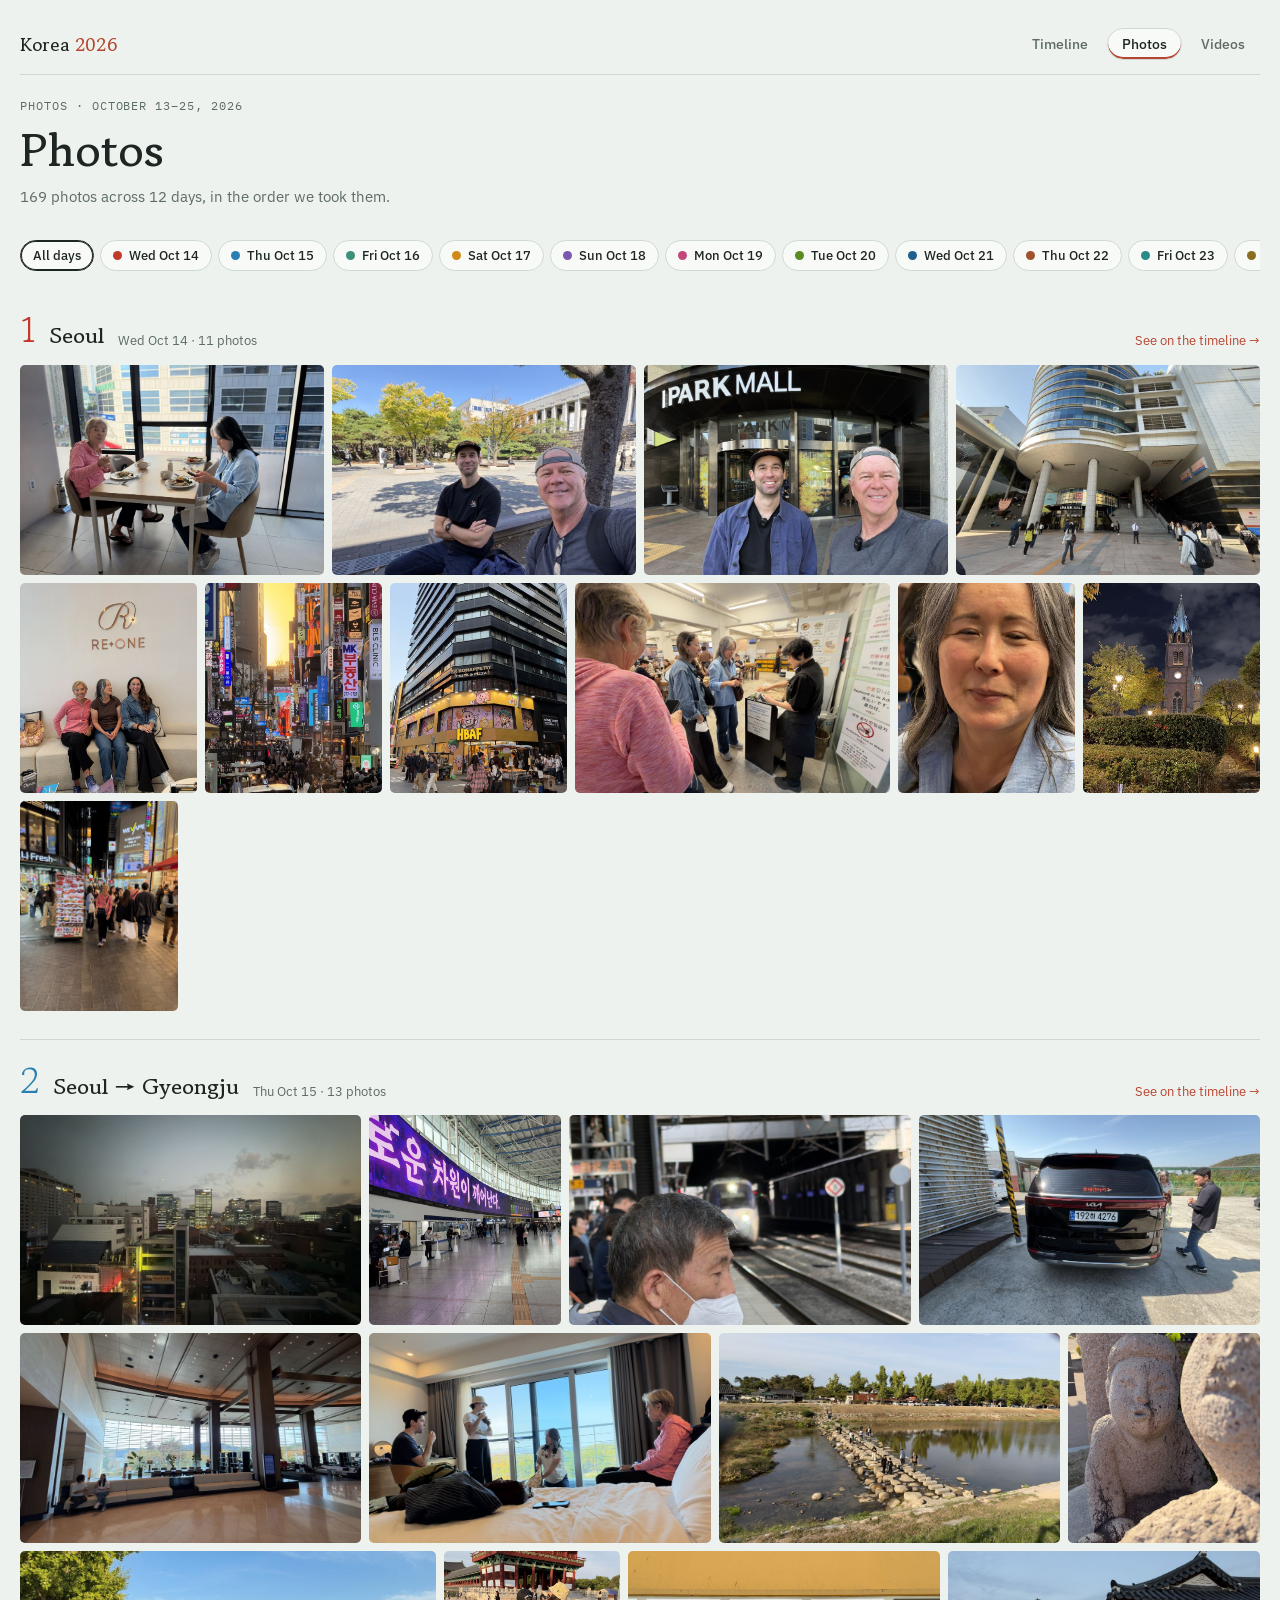
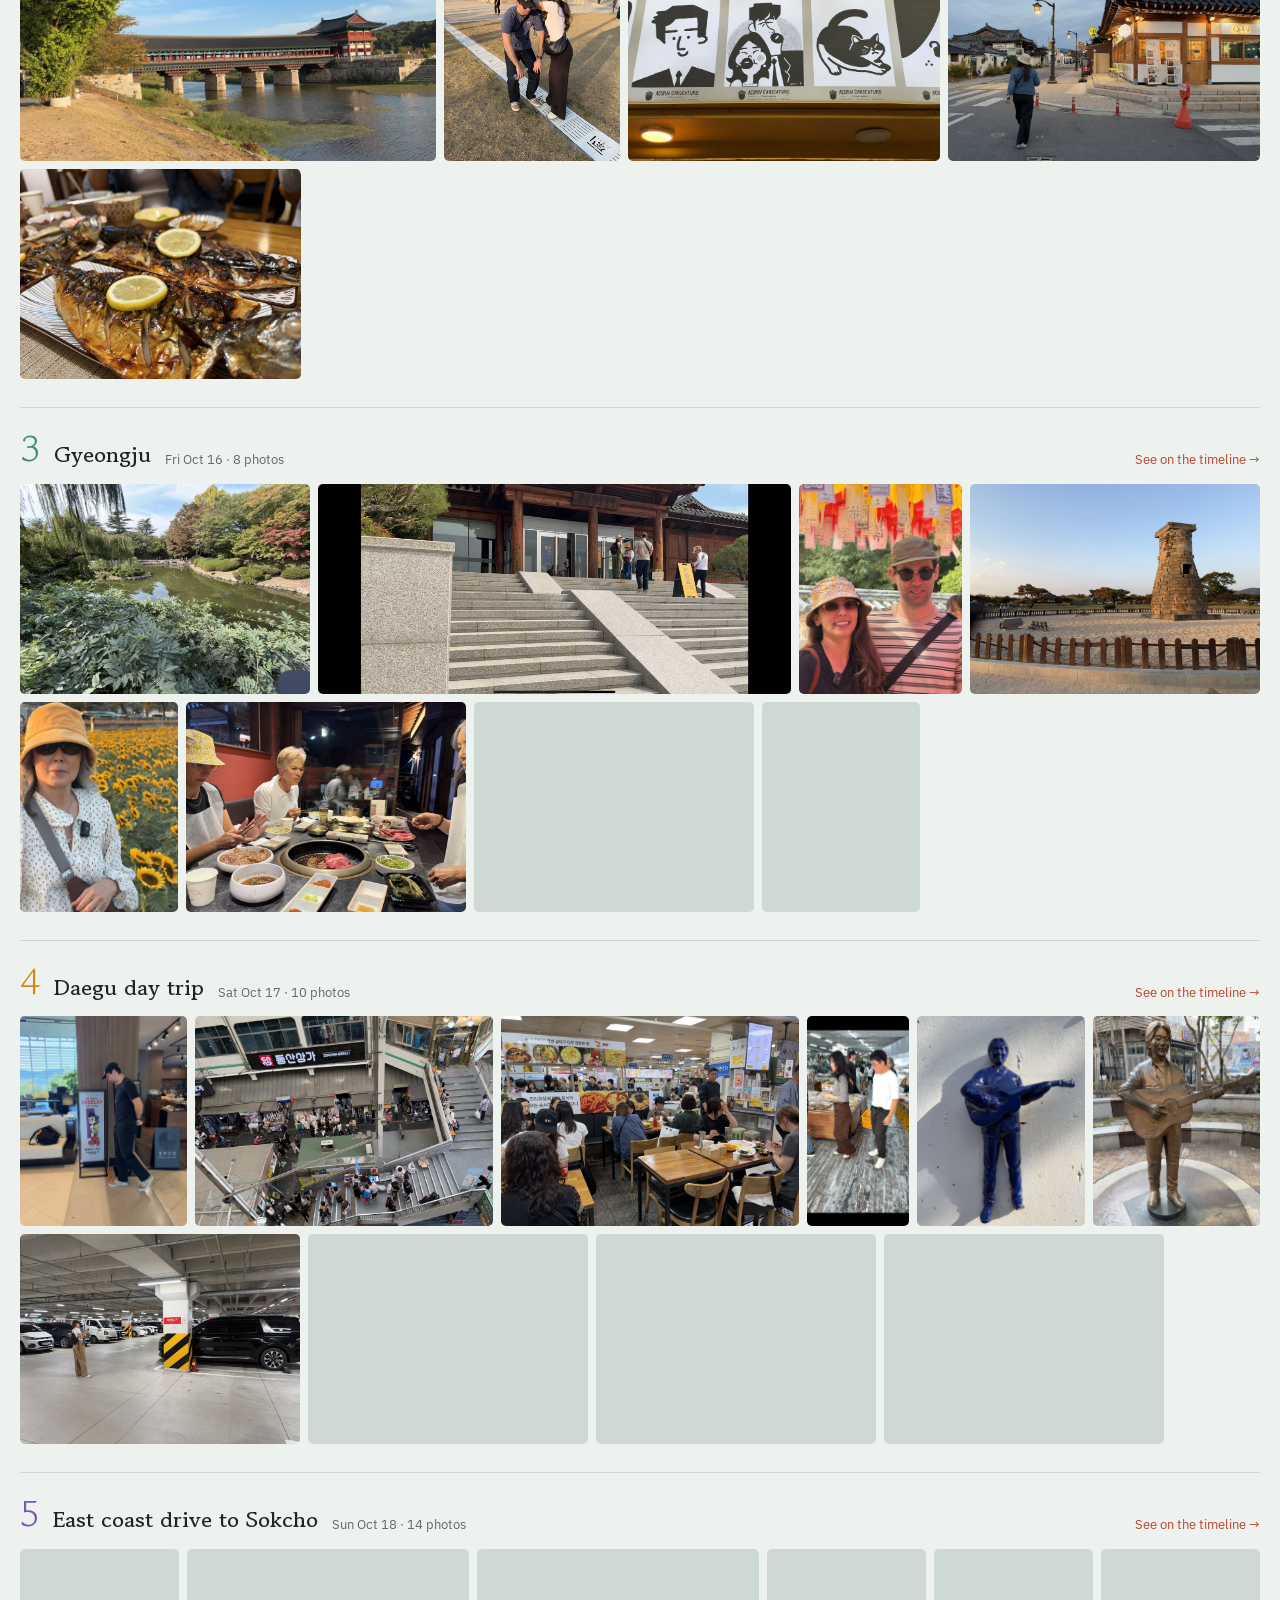
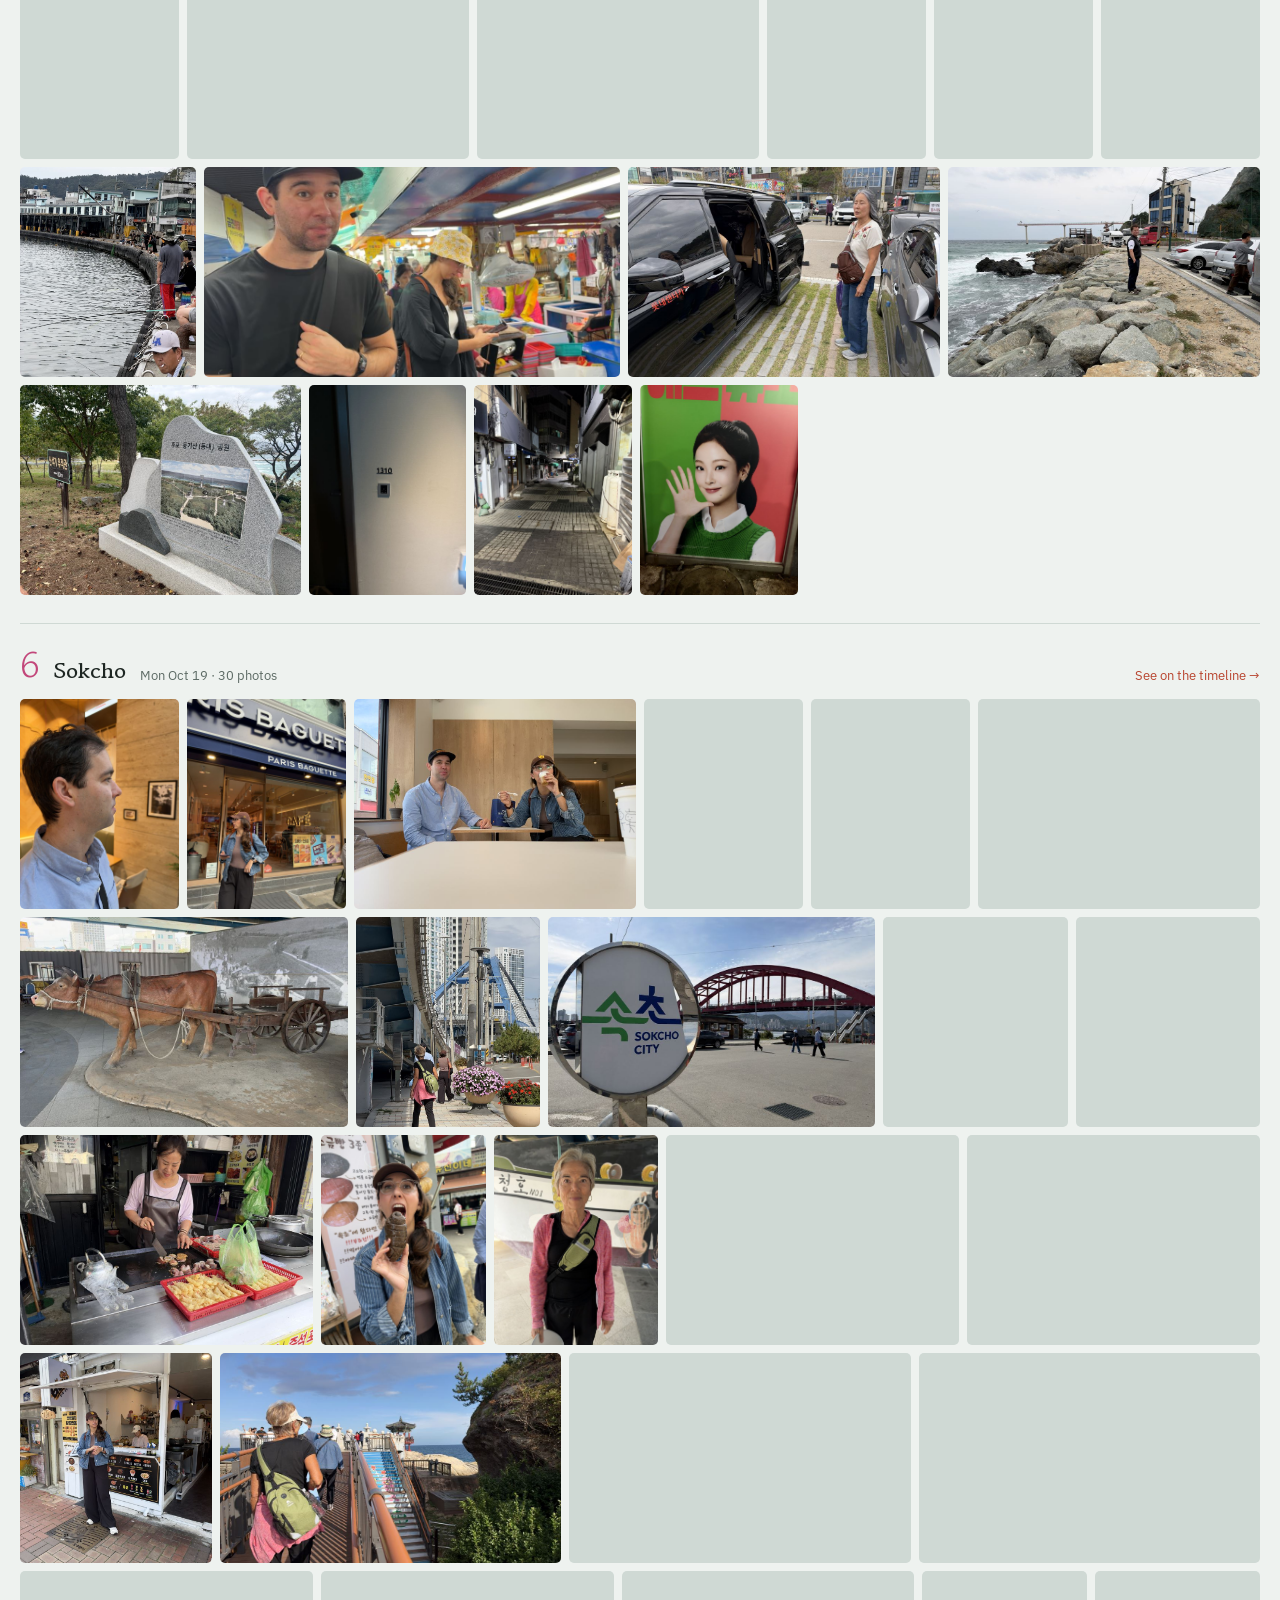
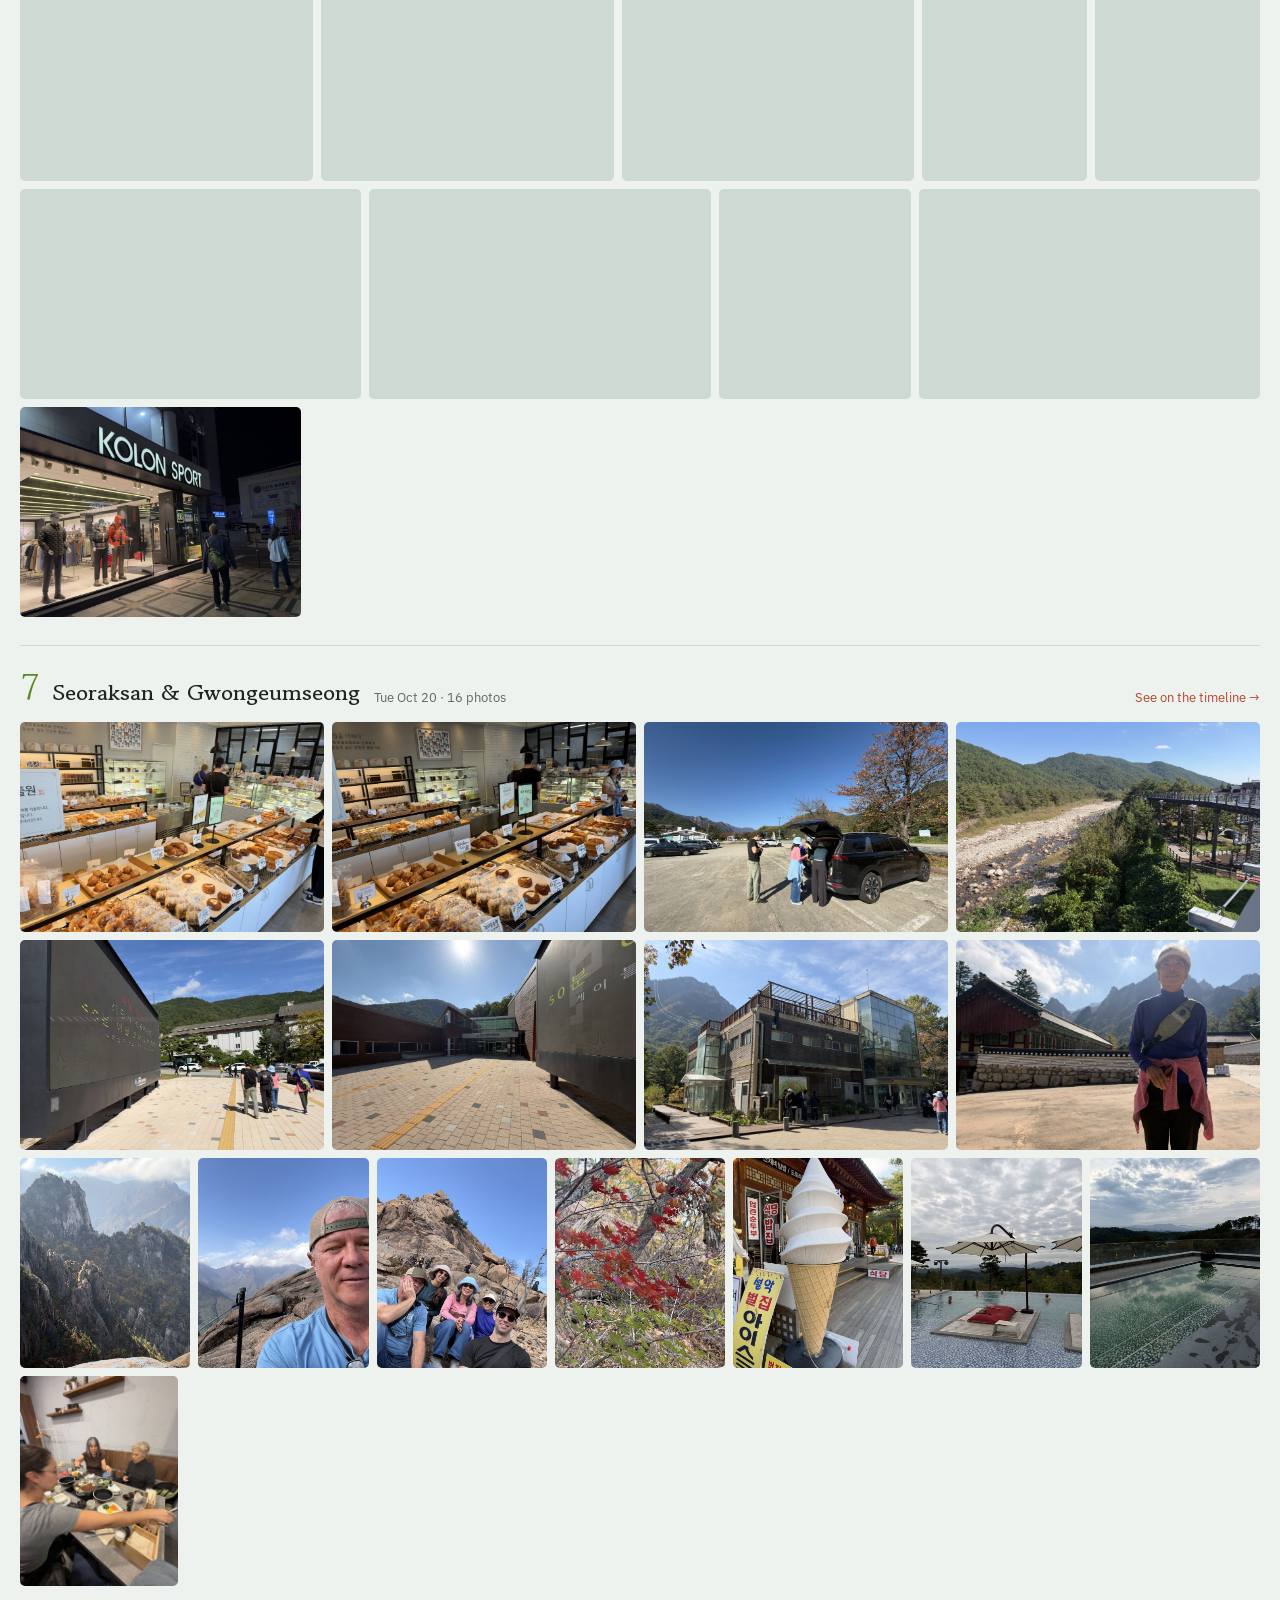
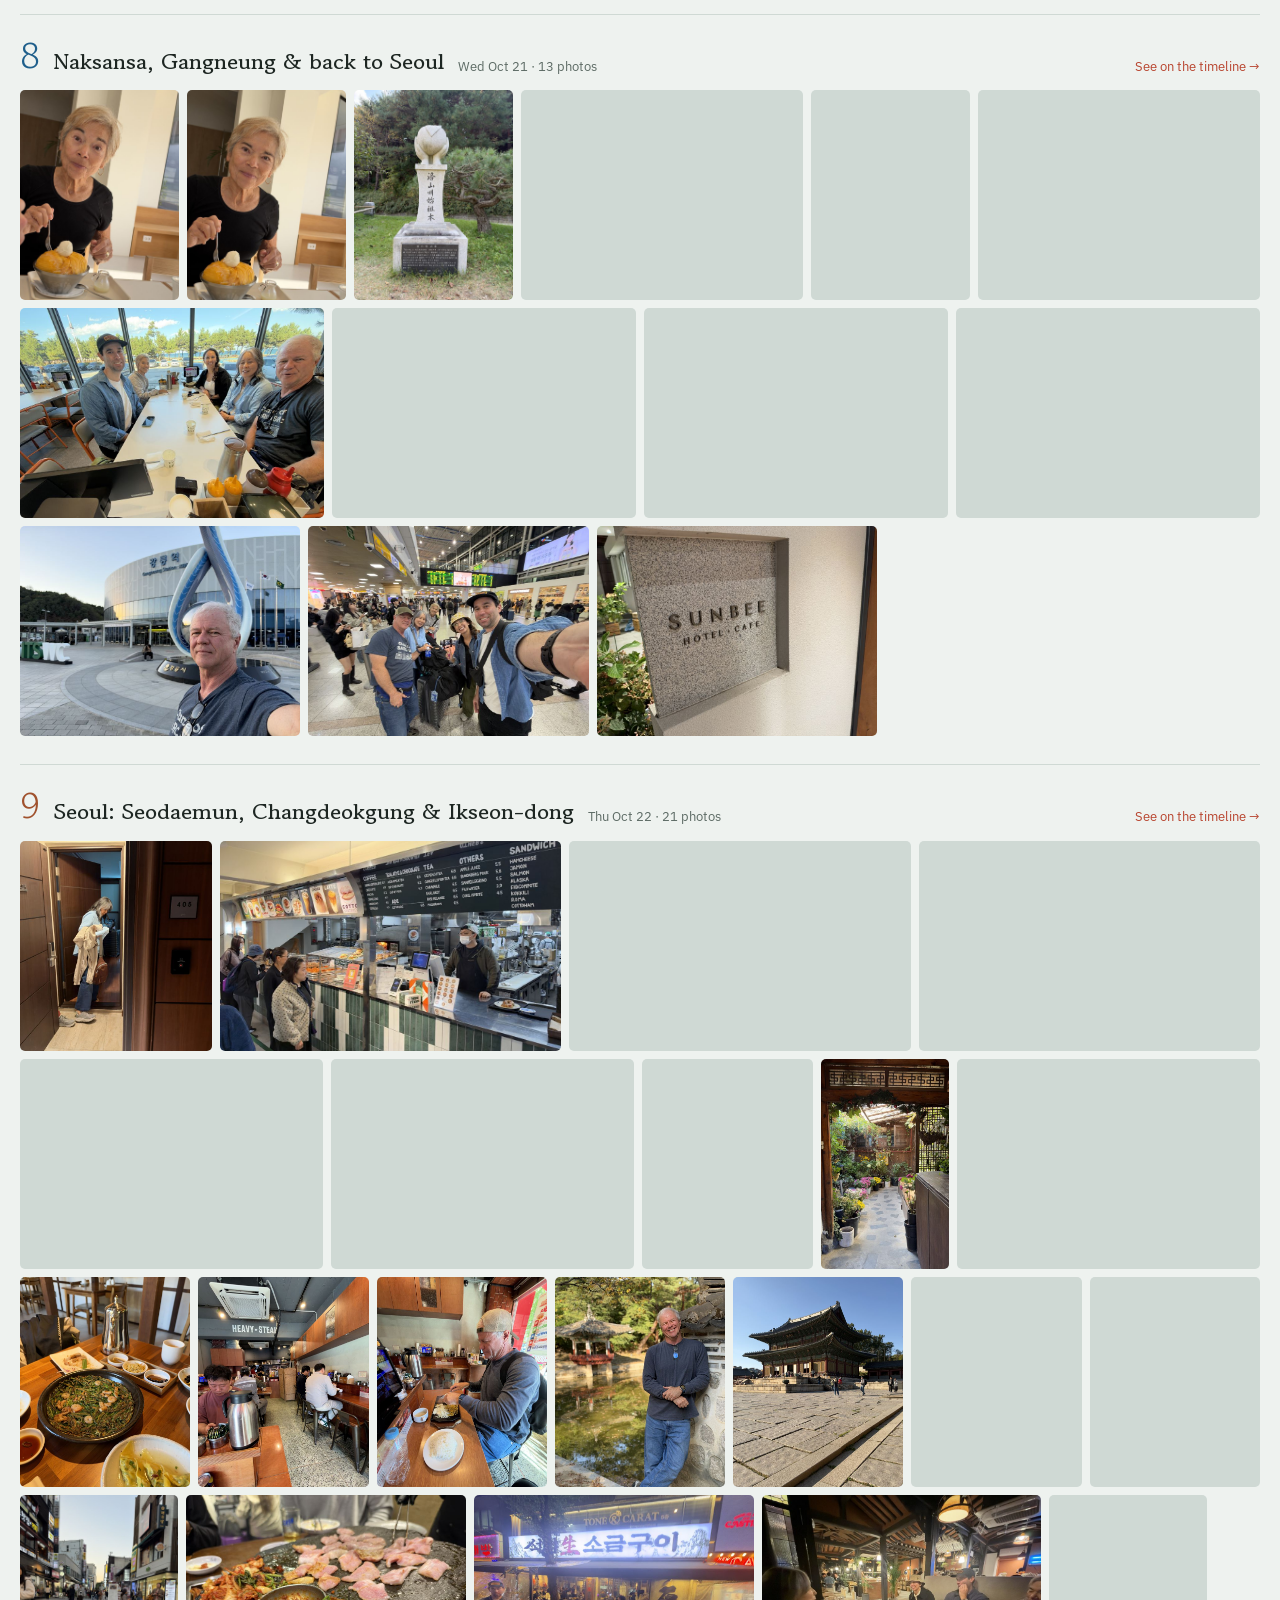
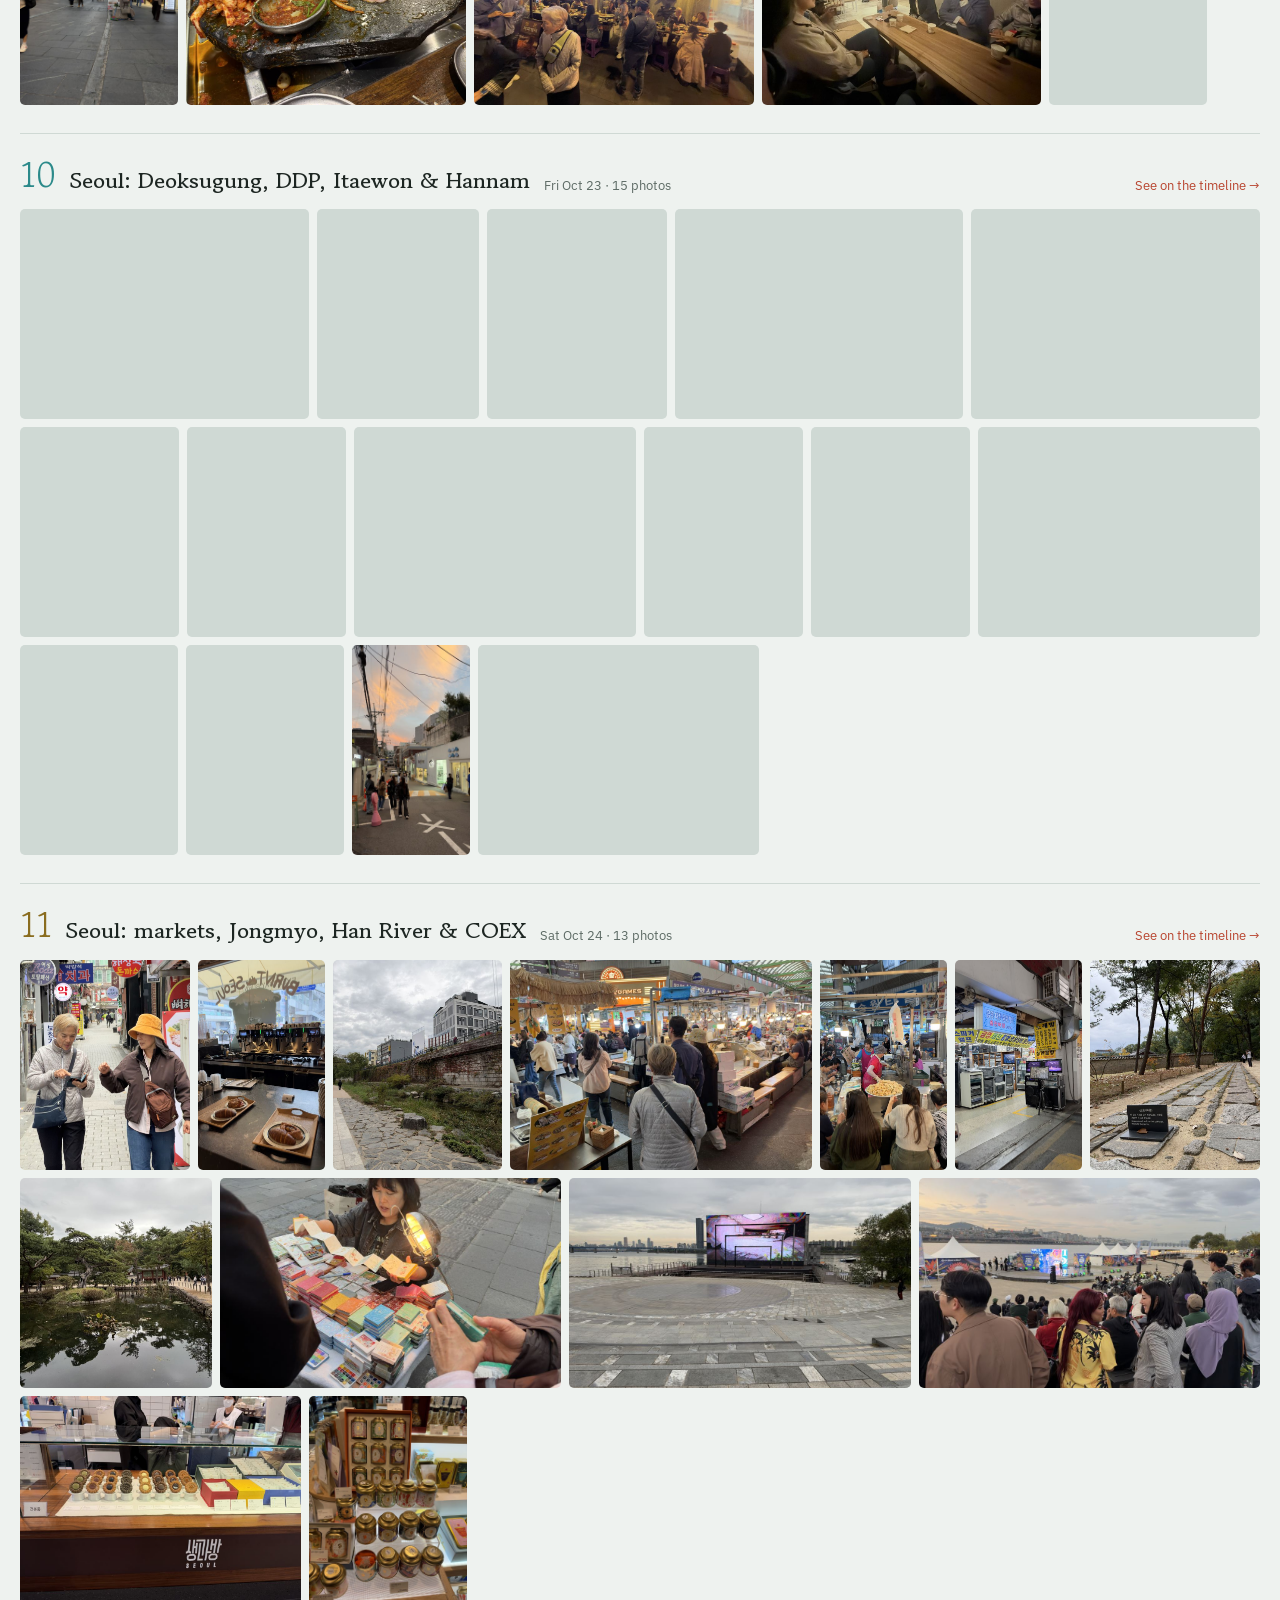
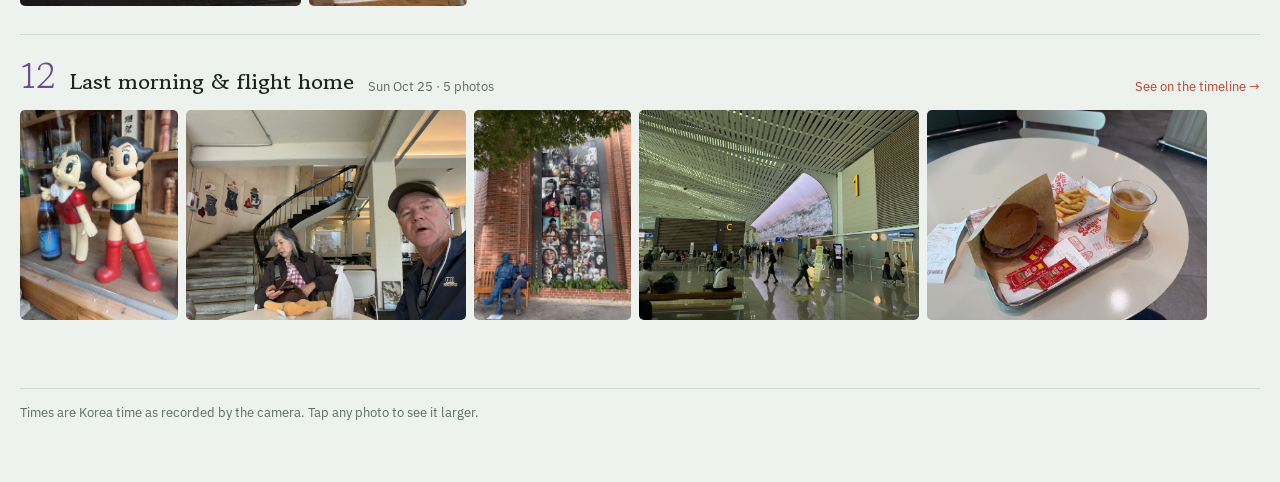
==== photos.html @ 2488ee11 "Add Photos and Videos pages with a shared site menu Co-Authored-By: Claude Opus 5.5 <noreply@anthrop" ====
<!doctype html>
<html lang="en"><head>
<meta charset="utf-8">
<meta name="viewport" content="width=device-width,initial-scale=1,viewport-fit=cover">
<title>Korea 2026 Photos</title>
<meta name="robots" content="noindex,nofollow">
<meta name="description" content="Photos from our trip through Korea, October 13–25, 2026.">
<link rel="preconnect" href="https://fonts.googleapis.com">
<link rel="stylesheet" href="https://fonts.googleapis.com/css2?family=Gowun+Batang:wght@400;700&family=IBM+Plex+Sans:wght@400;500;600&family=IBM+Plex+Mono:wght@400;500&display=swap">
<link rel="stylesheet" href="site.css">
<style>
.day{scroll-margin-top:64px;padding-block:8px 28px;border-top:1px solid var(--line)}
.day:first-child{border-top:0}
.dayhead{display:flex;align-items:baseline;gap:14px;flex-wrap:wrap;margin-block:14px 14px}
.dayhead .n{font-family:var(--display);font-size:36px;line-height:1;color:var(--c)}
.dayhead h2{font-family:var(--display);font-size:22px;margin:0;line-height:1.2}
.dayhead .meta{font-size:13px;color:var(--muted)}
.dayhead a{font-size:13px;color:var(--accent);text-decoration:none;margin-left:auto}
.dayhead a:hover{text-decoration:underline}
.gallery{--h:210px;display:flex;flex-wrap:wrap;gap:8px}
.gallery::after{content:"";flex-grow:999}
.tile{all:unset;--ar:1.333;flex:var(--ar) 1 calc(var(--ar) * var(--h));height:var(--h);max-width:100%;cursor:zoom-in;position:relative;border-radius:5px;overflow:hidden;background:var(--line)}
.tile img{display:block;width:100%;height:100%;object-fit:cover;transition:transform .25s}
.tile:hover img{transform:scale(1.03)}
.tile:focus-visible{outline:2px solid var(--accent);outline-offset:2px}
.tile .cap{position:absolute;inset:auto 0 0 0;padding:18px 9px 6px;font-size:12px;color:#fff;
  background:linear-gradient(transparent,rgba(0,0,0,.65));opacity:0;transition:opacity .2s;display:flex;justify-content:space-between;gap:8px}
.tile .cap .m{font-family:var(--mono);opacity:.85;white-space:nowrap}
.tile:hover .cap,.tile:focus-visible .cap{opacity:1}
@media (hover:none){.tile .cap{opacity:1}}
dialog{border:0;padding:0;background:transparent;max-width:min(94vw,1100px)}
dialog::backdrop{background:rgba(10,14,12,.9)}
dialog img{max-height:80vh;width:auto;max-width:100%;border-radius:4px;display:block;margin:0 auto}
dialog .lcap{color:#e9efec;font-size:14px;margin-top:10px;display:flex;justify-content:space-between;gap:12px;flex-wrap:wrap}
dialog .lcap b{font-weight:600}
dialog .lcap .m{font-family:var(--mono);color:#a9b8b1}
dialog .x{position:fixed;top:calc(12px + env(safe-area-inset-top,0px));right:calc(12px + env(safe-area-inset-right,0px));font:600 14px var(--body);color:#fff;background:rgba(255,255,255,.14);border:0;border-radius:999px;padding:8px 14px;cursor:pointer}
.nav2{position:fixed;top:50%;transform:translateY(-50%);font:600 26px var(--body);color:#fff;background:rgba(255,255,255,.14);border:0;border-radius:999px;width:44px;height:44px;cursor:pointer}
.prev{left:calc(10px + env(safe-area-inset-left,0px))}.next{right:calc(10px + env(safe-area-inset-right,0px))}
@media (max-width:600px){.gallery{--h:130px;gap:6px}}
</style>
</head>
<body>
<div class="wrap">
  <nav class="sitenav" aria-label="Site">
    <a class="brand" href="./">Korea <span>2026</span></a>
    <div class="links"><a href="./">Timeline</a><a href="photos.html" aria-current="page">Photos</a><a href="videos.html">Videos</a></div>
  </nav>
  <header class="pagehead">
    <div class="eyebrow">Photos · October 13–25, 2026</div>
    <h1>Photos</h1>
    <p id="sub"></p>
  </header>
  <nav class="chips" id="chips" aria-label="Filter by day"></nav>
  <main id="days"></main>
  <footer class="sitefoot">Times are Korea time as recorded by the camera. Tap any photo to see it larger.</footer>
</div>

<dialog id="lb" aria-label="Photo viewer">
  <button class="x" id="lbx" type="button">Close</button>
  <button class="nav2 prev" id="lbp" type="button" aria-label="Previous photo">‹</button>
  <button class="nav2 next" id="lbn" type="button" aria-label="Next photo">›</button>
  <img id="lbimg" alt="">
  <div class="lcap"><span id="lbcap"></span><span class="m" id="lbmeta"></span></div>
</dialog>

<script src="trip-data.js"></script>
<script>
const COLORS=["#c0392b","#2a7fb0","#3d8f7a","#d08a16","#7b57b0","#c2477a","#5a8a24","#1f5f8b","#a0522d","#2b8a8a","#8a6d1f","#6a4c93"];
const DOW=["Sun","Mon","Tue","Wed","Thu","Fri","Sat"];
const MON=["Jan","Feb","Mar","Apr","May","Jun","Jul","Aug","Sep","Oct","Nov","Dec"];
const esc=s=>String(s??"").replace(/[&<>"]/g,c=>({"&":"&amp;","<":"&lt;",">":"&gt;",'"':"&quot;"}[c]));
const dlabel=iso=>{const d=new Date(iso+"T12:00:00");return `${DOW[d.getDay()]} ${MON[d.getMonth()]} ${d.getDate()}`};
const t12=t=>{if(!t)return"";let[h,m]=t.split(":").map(Number);const ap=h<12?"AM":"PM";h=h%12||12;return `${h}:${String(m).padStart(2,"0")} ${ap}`};

const ALL=[]; // flat list for the viewer, in trip order
const daysEl=document.getElementById("days"), chips=document.getElementById("chips");
document.getElementById("sub").textContent=`${TRIP.nphotos} photos across ${TRIP.days.length} days, in the order we took them.`;

TRIP.days.forEach((day,di)=>{
  const c=COLORS[di%COLORS.length];
  const photos=day.stops.flatMap(s=>s.photos.map(p=>({...p,place:p.place||s.place})));
  const sec=document.createElement("section");
  sec.className="day";sec.id="day"+di;sec.style.setProperty("--c",c);
  sec.innerHTML=`<div class="dayhead"><span class="n">${di+1}</span><h2>${esc(day.title)}</h2>
    <span class="meta">${dlabel(day.date)} · ${photos.length} photos</span>
    <a href="./#day${di}">See on the timeline →</a></div><div class="gallery"></div>`;
  const g=sec.querySelector(".gallery");
  photos.forEach(p=>{
    const i=ALL.length; ALL.push({...p,day:di});
    const b=document.createElement("button");
    b.className="tile";b.type="button";b.dataset.i=i;
    b.setAttribute("aria-label",`${p.place}${p.time?", "+t12(p.time):""}`);
    b.innerHTML=`<img src="thumbs/${encodeURIComponent(p.thumb)}" alt="${esc(p.note||p.place)}" loading="lazy" decoding="async" onload="this.parentNode.style.setProperty('--ar',(this.naturalWidth/this.naturalHeight).toFixed(3))">
      <span class="cap"><span>${esc(p.place)}</span><span class="m">${t12(p.time)}</span></span>`;
    g.appendChild(b);
  });
  daysEl.appendChild(sec);
});

// Day filter
function chip(label,c,val){const b=document.createElement("button");b.type="button";b.dataset.v=val;
  if(c)b.style.setProperty("--c",c);b.innerHTML=(c?'<span class="sw"></span>':"")+esc(label);chips.appendChild(b);return b}
chip("All days",null,"all").setAttribute("aria-pressed","true");
TRIP.days.forEach((d,i)=>chip(dlabel(d.date),COLORS[i%COLORS.length],String(i)).setAttribute("aria-pressed","false"));
chips.addEventListener("click",e=>{
  const b=e.target.closest("button");if(!b)return;
  chips.querySelectorAll("button").forEach(x=>x.setAttribute("aria-pressed",x===b?"true":"false"));
  document.querySelectorAll(".day").forEach((s,i)=>{s.hidden=!(b.dataset.v==="all"||b.dataset.v===String(i))});
  window.scrollTo({top:daysEl.offsetTop-60,behavior:"smooth"});
});

// Viewer
const lb=document.getElementById("lb"),img=document.getElementById("lbimg"),cap=document.getElementById("lbcap"),meta=document.getElementById("lbmeta");
let cur=0;
function visible(){return ALL.map((p,i)=>i).filter(i=>!document.getElementById("day"+ALL[i].day).hidden)}
function show(i){cur=i;const p=ALL[i];img.src="thumbs/"+encodeURIComponent(p.thumb);img.alt=p.note||p.place;
  cap.innerHTML=`<b>${esc(p.place)}</b>${p.note?" · "+esc(p.note):""}`;
  meta.textContent=`${dlabel(p.date||TRIP.days[p.day].date)}${p.time?" · "+t12(p.time):""}`}
function step(d){const v=visible();const k=v.indexOf(cur);show(v[(k+d+v.length)%v.length])}
daysEl.addEventListener("click",e=>{const b=e.target.closest(".tile");if(!b)return;show(+b.dataset.i);lb.showModal()});
document.getElementById("lbx").onclick=()=>lb.close();
document.getElementById("lbp").onclick=()=>step(-1);
document.getElementById("lbn").onclick=()=>step(1);
lb.addEventListener("click",e=>{if(e.target===lb)lb.close()});
document.addEventListener("keydown",e=>{if(!lb.open)return;if(e.key==="ArrowLeft")step(-1);if(e.key==="ArrowRight")step(1)});
let sx=null;lb.addEventListener("touchstart",e=>{sx=e.touches[0].clientX},{passive:true});
lb.addEventListener("touchend",e=>{if(sx==null)return;const dx=e.changedTouches[0].clientX-sx;if(Math.abs(dx)>50)step(dx<0?1:-1);sx=null});
</script>
</body></html>
---- site.css ----
/* Shared look for all pages: celadon ground, dancheong accents (matches the Timeline) */
:root{
  --bg:#eef2ef; --panel:#f8faf8; --ink:#1d2622; --muted:#5d6b65; --line:#cfd9d4;
  --accent:#b8452f;
  --display:"Gowun Batang","Noto Serif KR",Georgia,serif;
  --body:"IBM Plex Sans",system-ui,-apple-system,"Segoe UI",sans-serif;
  --mono:"IBM Plex Mono",ui-monospace,Menlo,monospace;
  color-scheme:light;
}
@media (prefers-color-scheme: dark){:root:not([data-theme="light"]){
  --bg:#141a18; --panel:#1b2320; --ink:#e4ebe7; --muted:#97a69f; --line:#2c3833; --accent:#e0745d; color-scheme:dark}}
:root[data-theme="dark"]{
  --bg:#141a18; --panel:#1b2320; --ink:#e4ebe7; --muted:#97a69f; --line:#2c3833; --accent:#e0745d; color-scheme:dark}
*{box-sizing:border-box}
html,body{margin:0}
body{background:var(--bg);color:var(--ink);font-family:var(--body);font-size:15px;line-height:1.5;
  padding:28px max(16px,env(safe-area-inset-right,0px)) 60px max(16px,env(safe-area-inset-left,0px))}
.wrap{max-width:1240px;margin:0 auto}
img{max-width:100%}

/* Site menu */
.sitenav{display:flex;align-items:center;justify-content:space-between;gap:12px 20px;flex-wrap:wrap;
  padding-bottom:14px;margin-bottom:22px;border-bottom:1px solid var(--line)}
.sitenav .brand{font-family:var(--display);font-weight:700;font-size:18px;color:var(--ink);text-decoration:none;letter-spacing:.01em}
.sitenav .brand span{color:var(--accent)}
.sitenav .links{display:flex;gap:4px;flex-wrap:wrap}
.sitenav .links a{font:500 14px var(--body);color:var(--muted);text-decoration:none;padding:6px 14px;border-radius:999px;border:1px solid transparent}
.sitenav .links a:hover{color:var(--ink);border-color:var(--line)}
.sitenav .links a[aria-current="page"]{color:var(--ink);background:var(--panel);border-color:var(--line);box-shadow:inset 0 -2px 0 var(--accent)}
.sitenav a:focus-visible{outline:2px solid var(--accent);outline-offset:2px}

/* Page headers */
.pagehead{display:grid;gap:10px;margin-bottom:22px}
.eyebrow{font-family:var(--mono);font-size:12px;letter-spacing:.08em;text-transform:uppercase;color:var(--muted)}
.pagehead h1{font-family:var(--display);font-weight:700;font-size:clamp(30px,5vw,46px);line-height:1.1;margin:0;text-wrap:balance}
.pagehead p{margin:0;color:var(--muted);max-width:64ch}

/* Day filter chips */
.chips{position:sticky;top:0;z-index:5;background:var(--bg);display:flex;gap:6px;overflow-x:auto;padding-block:10px;margin-bottom:8px;scrollbar-width:none}
.chips button{flex:0 0 auto;font:500 13px var(--body);color:var(--ink);background:var(--panel);border:1px solid var(--line);border-radius:999px;padding:6px 12px;cursor:pointer;display:flex;align-items:center;gap:7px}
.chips button .sw{width:9px;height:9px;border-radius:50%;background:var(--c,var(--muted))}
.chips button[aria-pressed="true"]{border-color:var(--c,var(--ink));box-shadow:inset 0 0 0 1px var(--c,var(--ink))}
.chips button:focus-visible{outline:2px solid var(--accent);outline-offset:2px}

footer.sitefoot{margin-top:40px;padding-top:14px;border-top:1px solid var(--line);font-size:12.5px;color:var(--muted)}
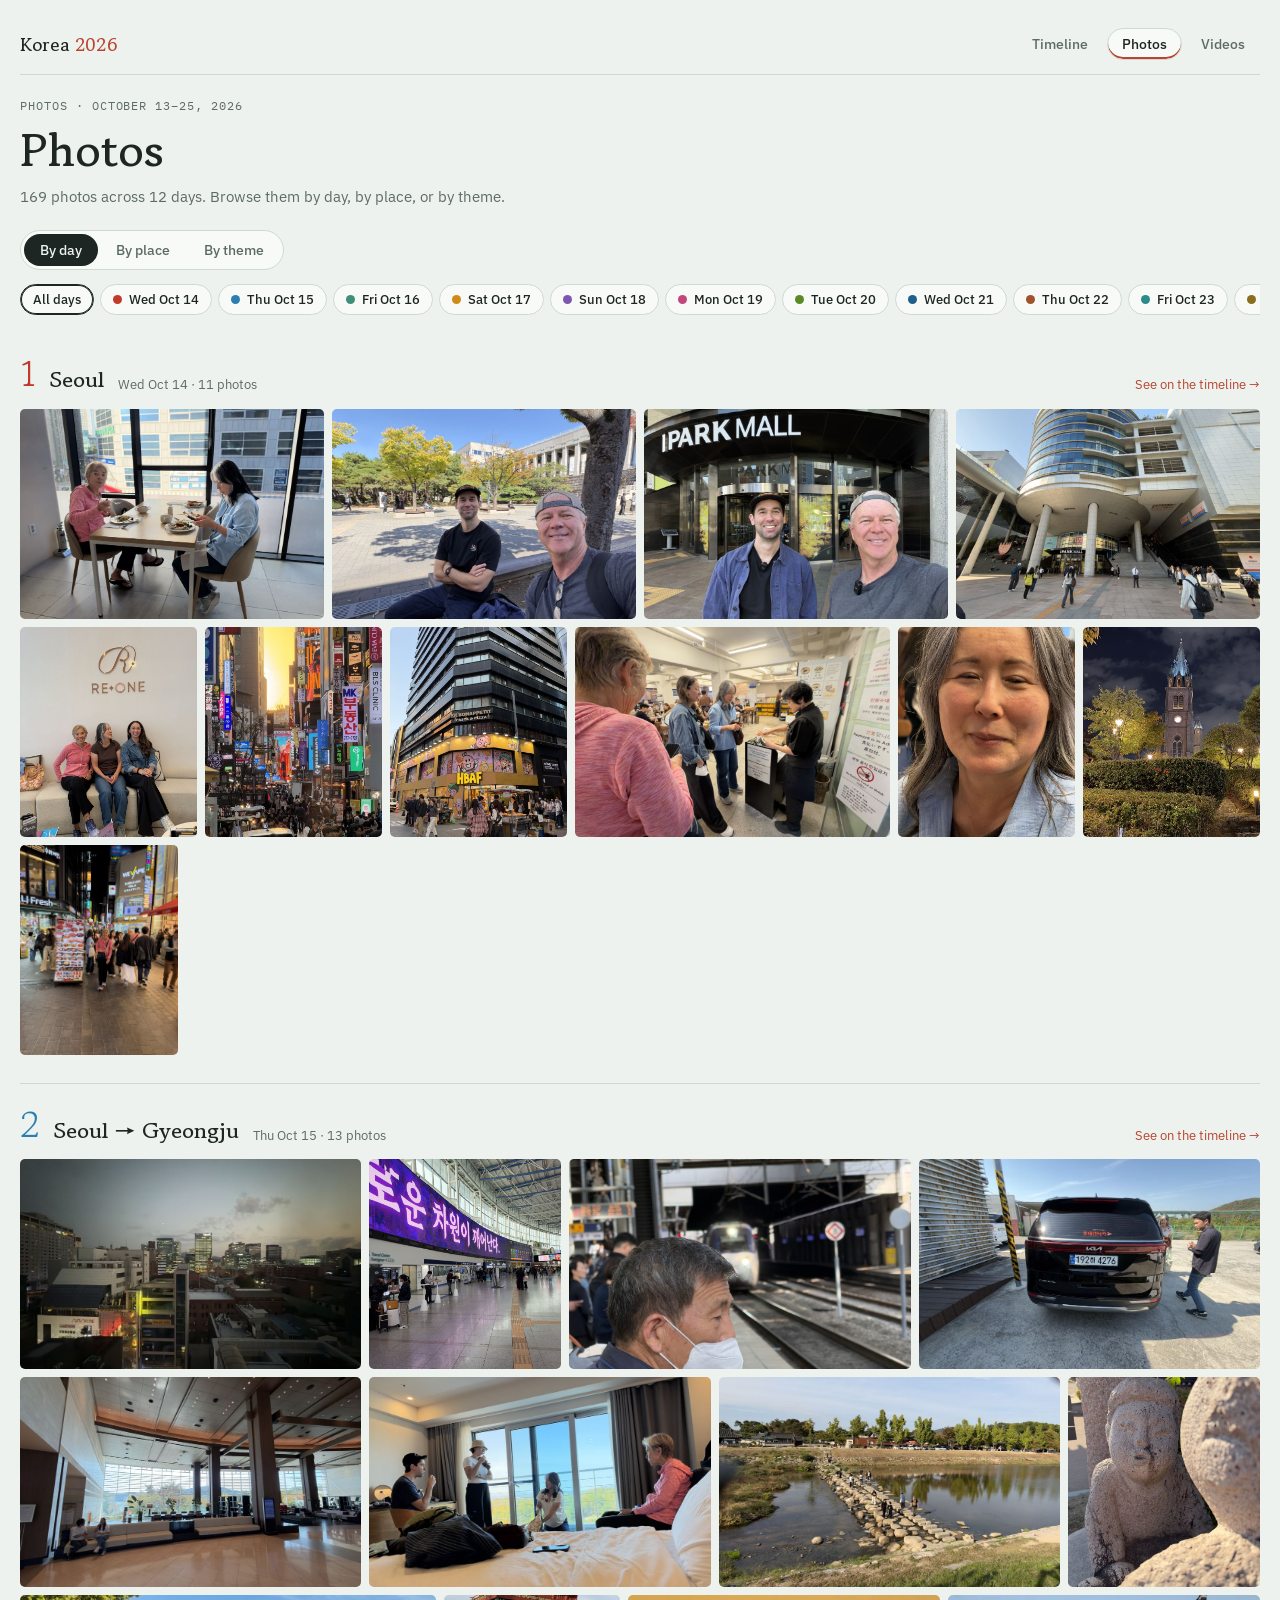
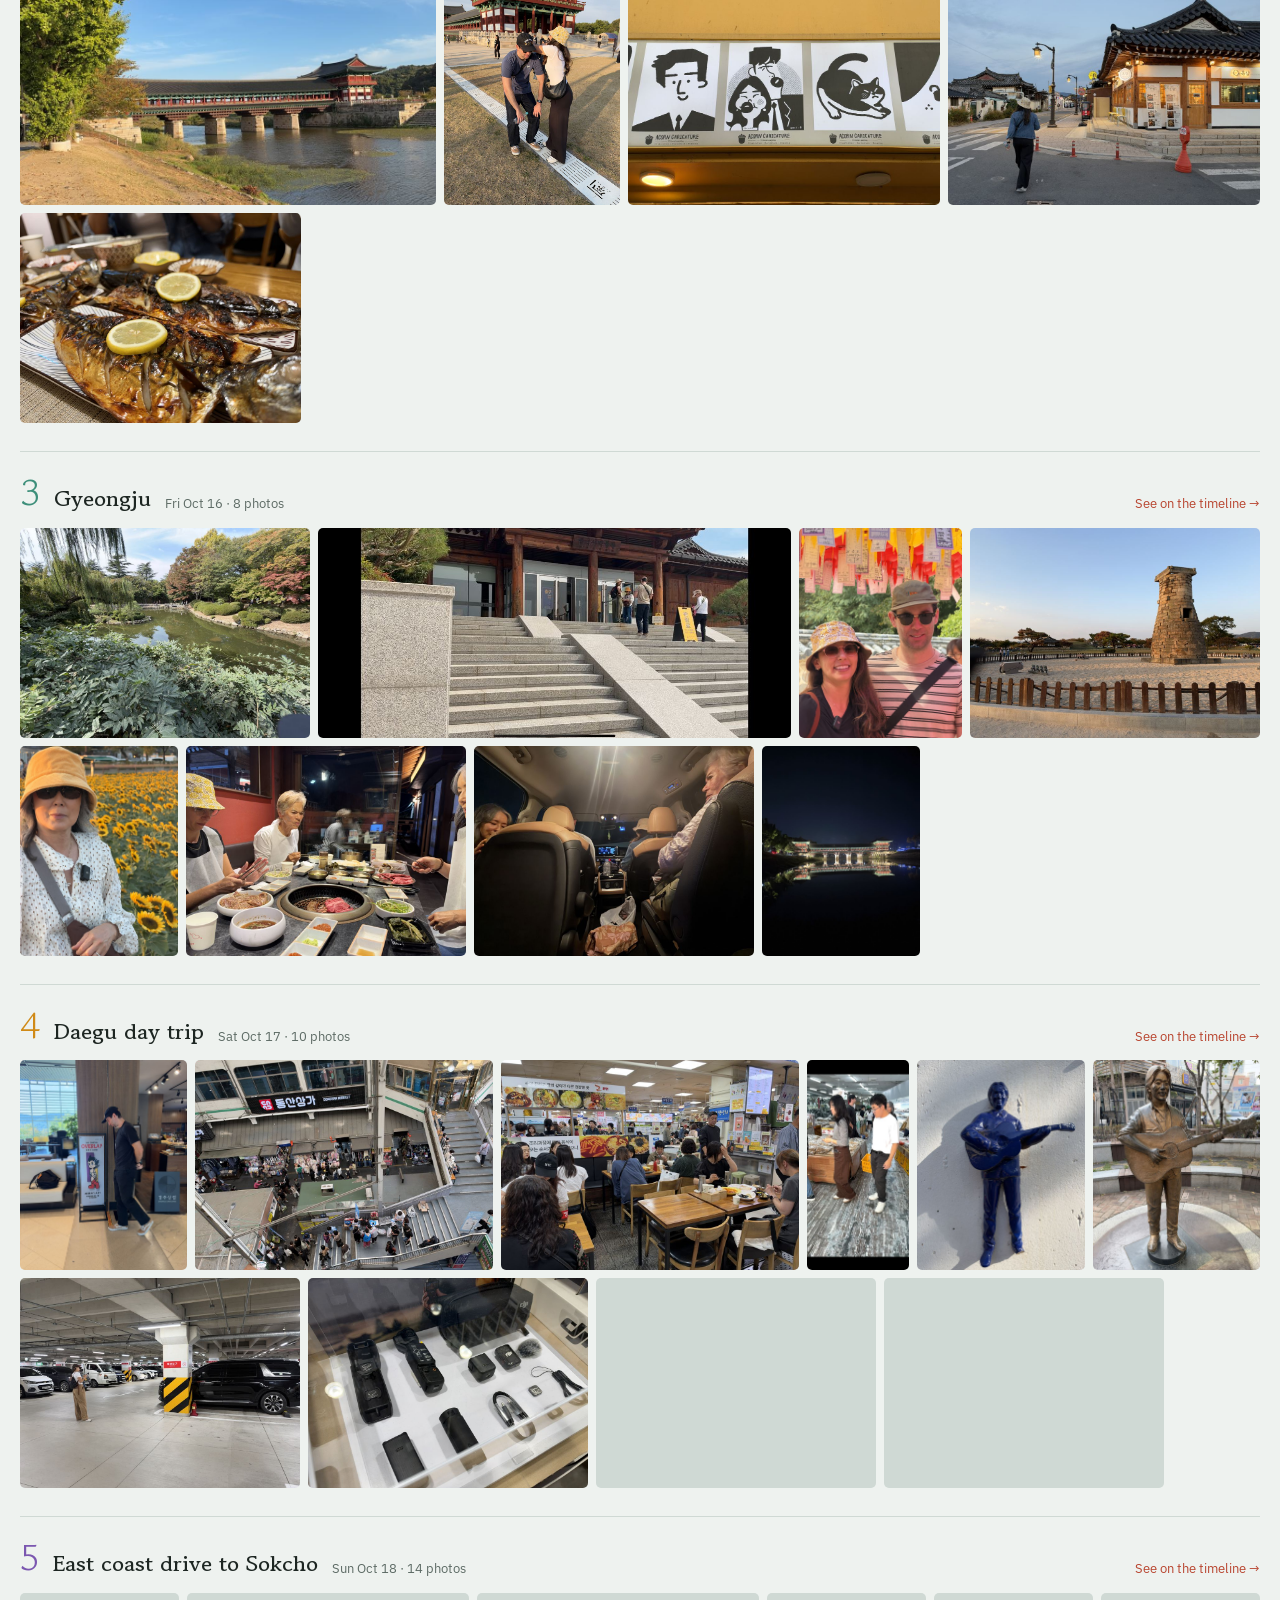
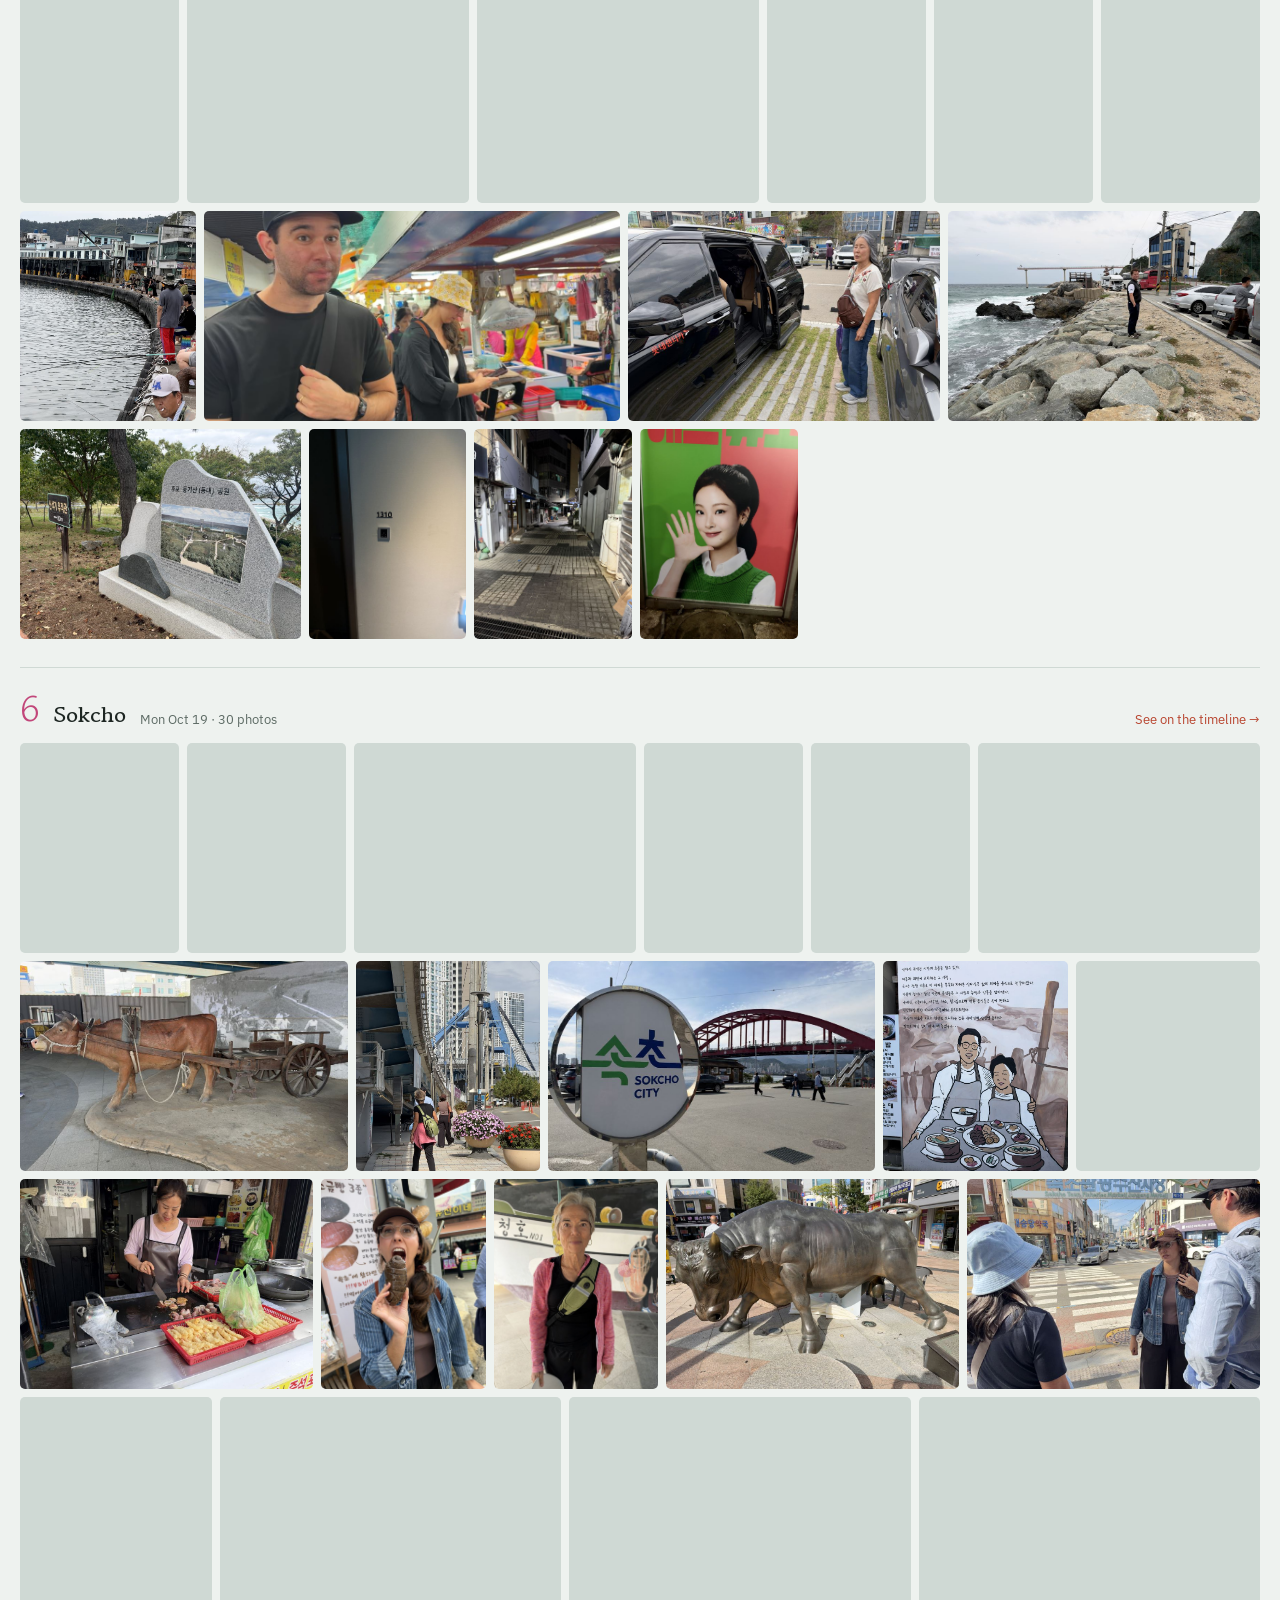
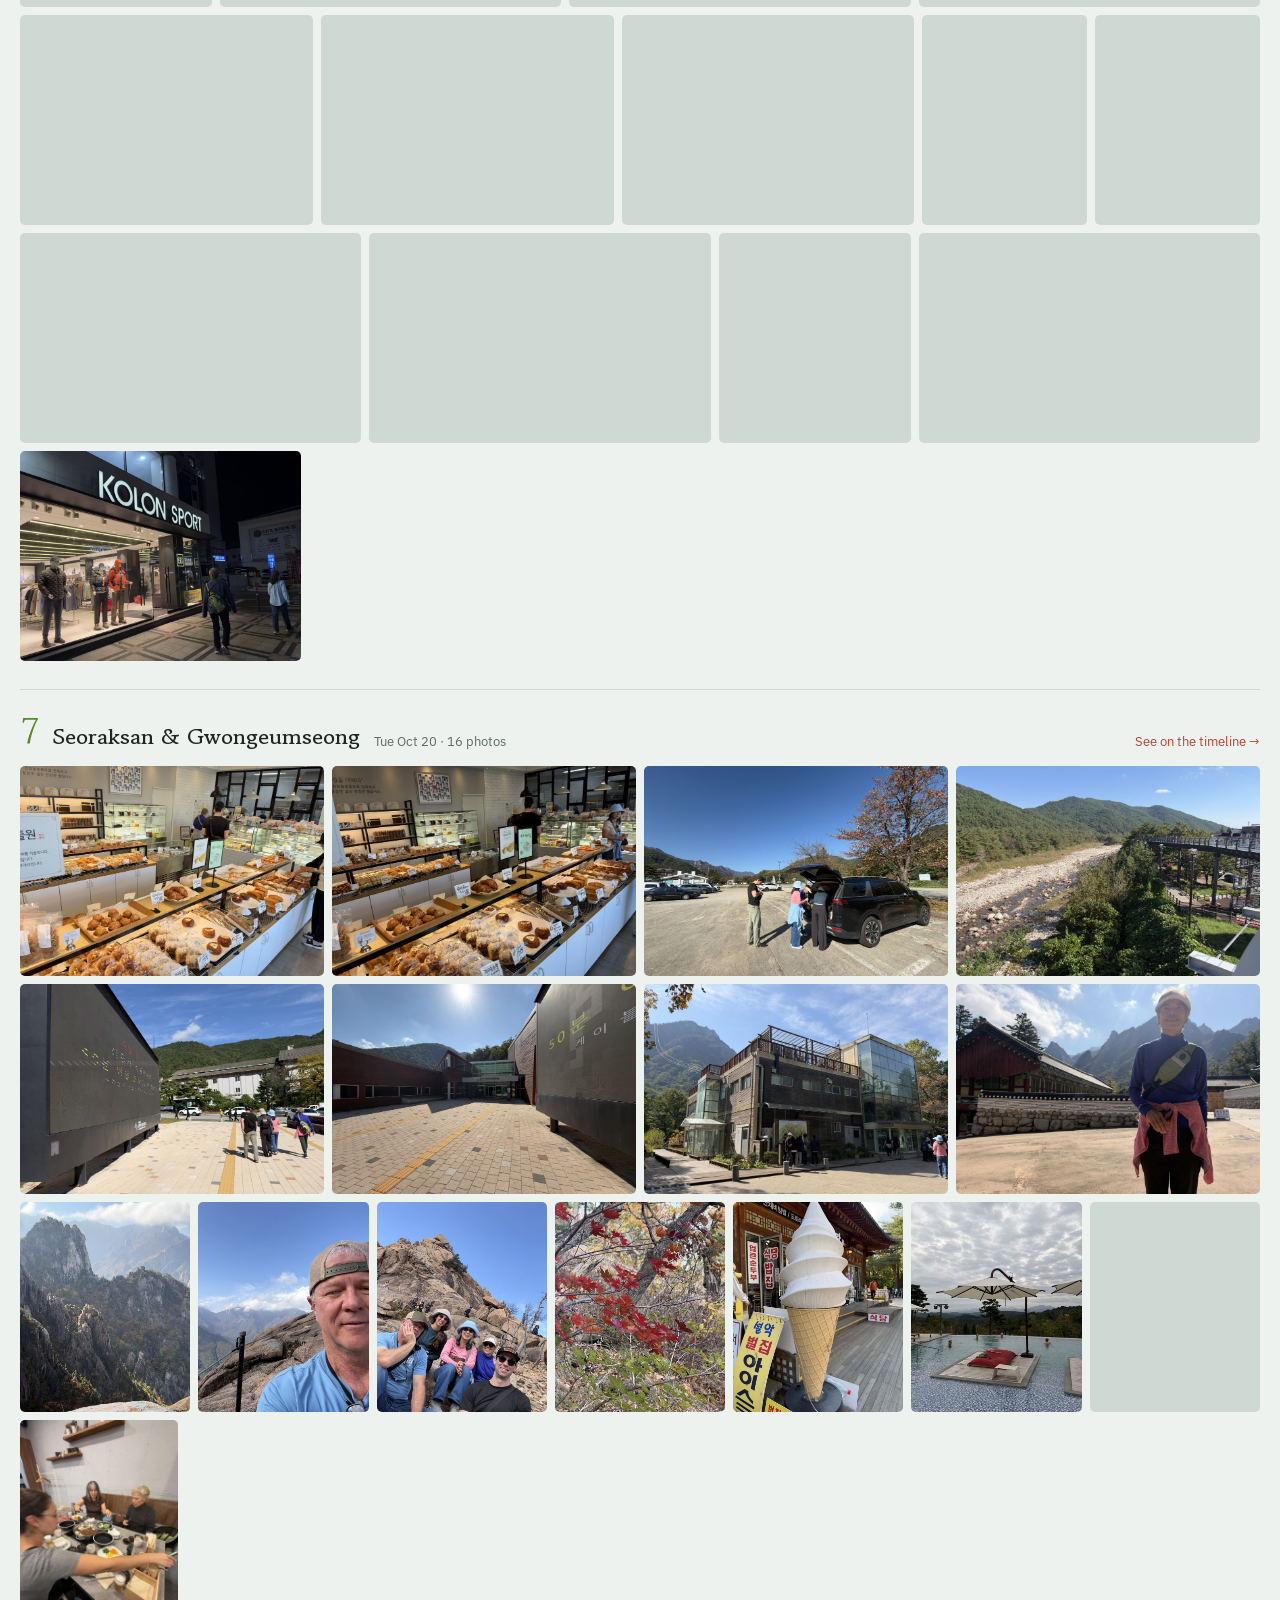
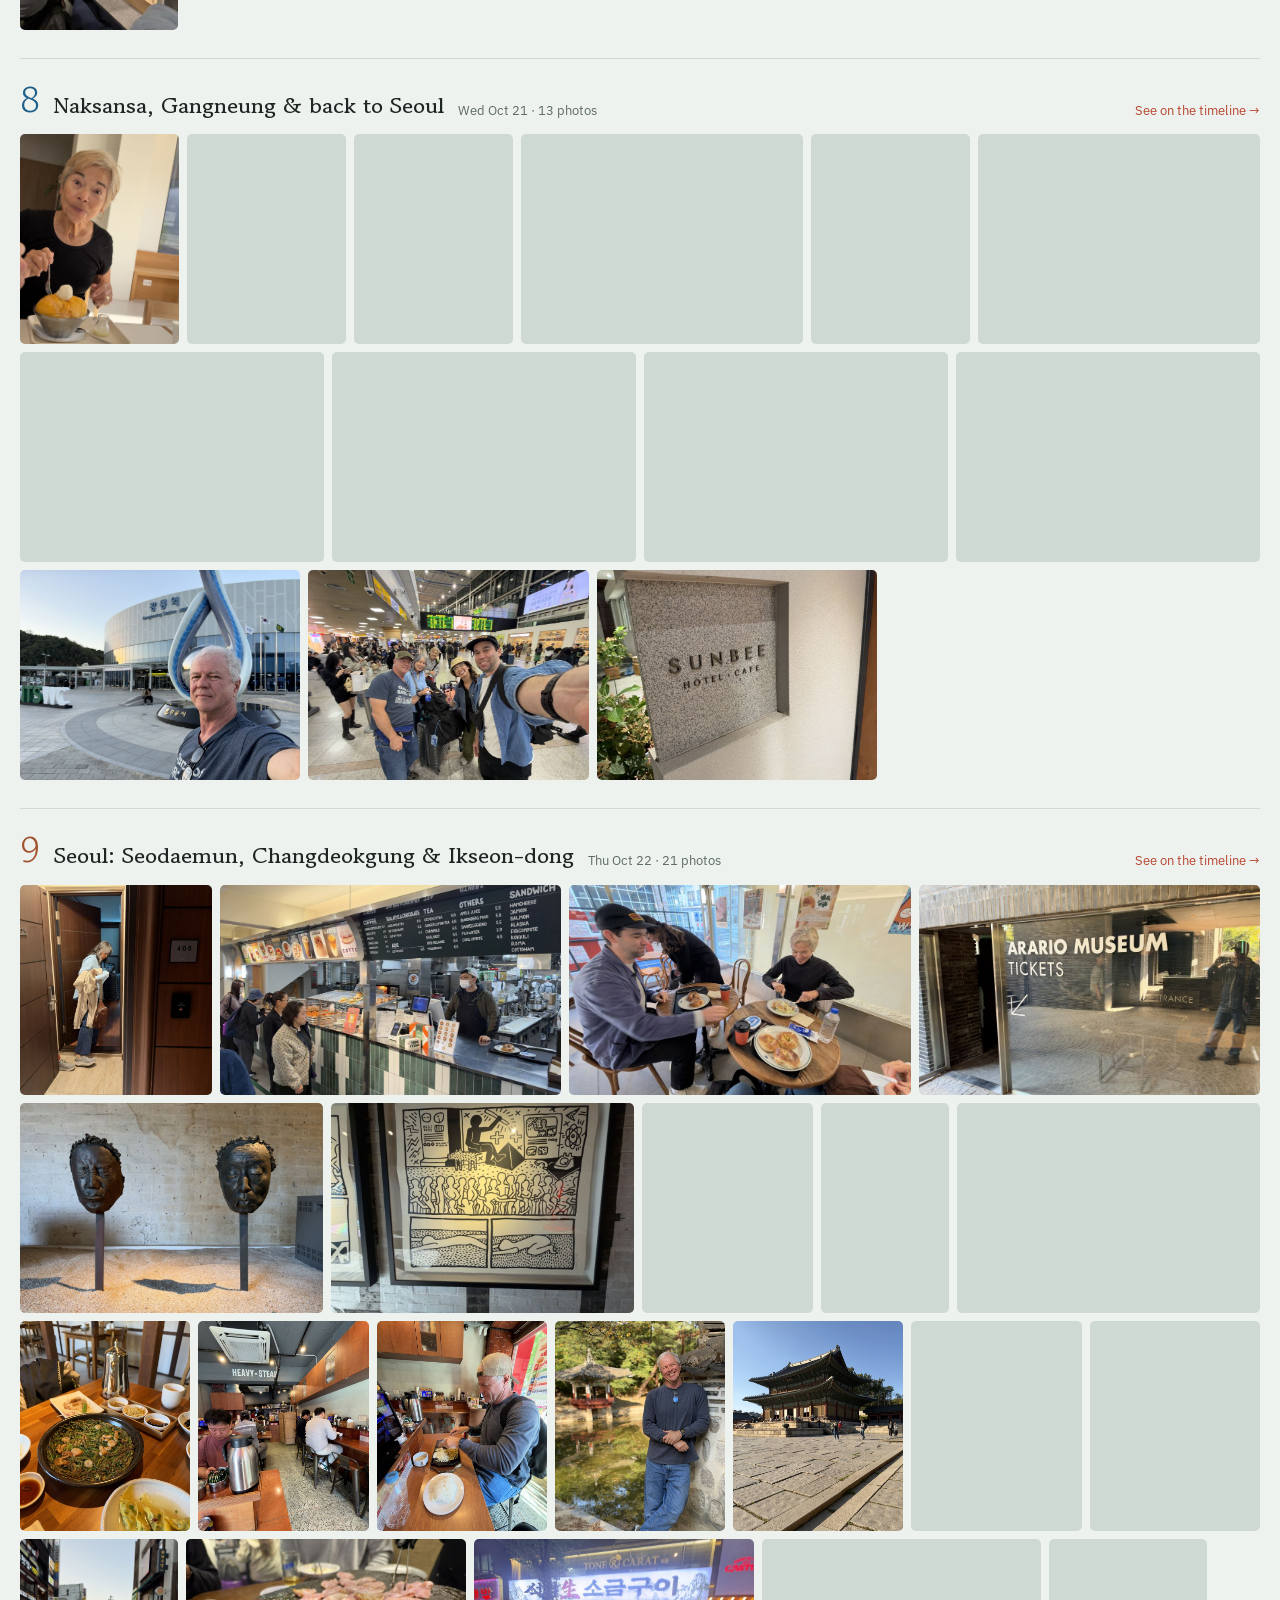
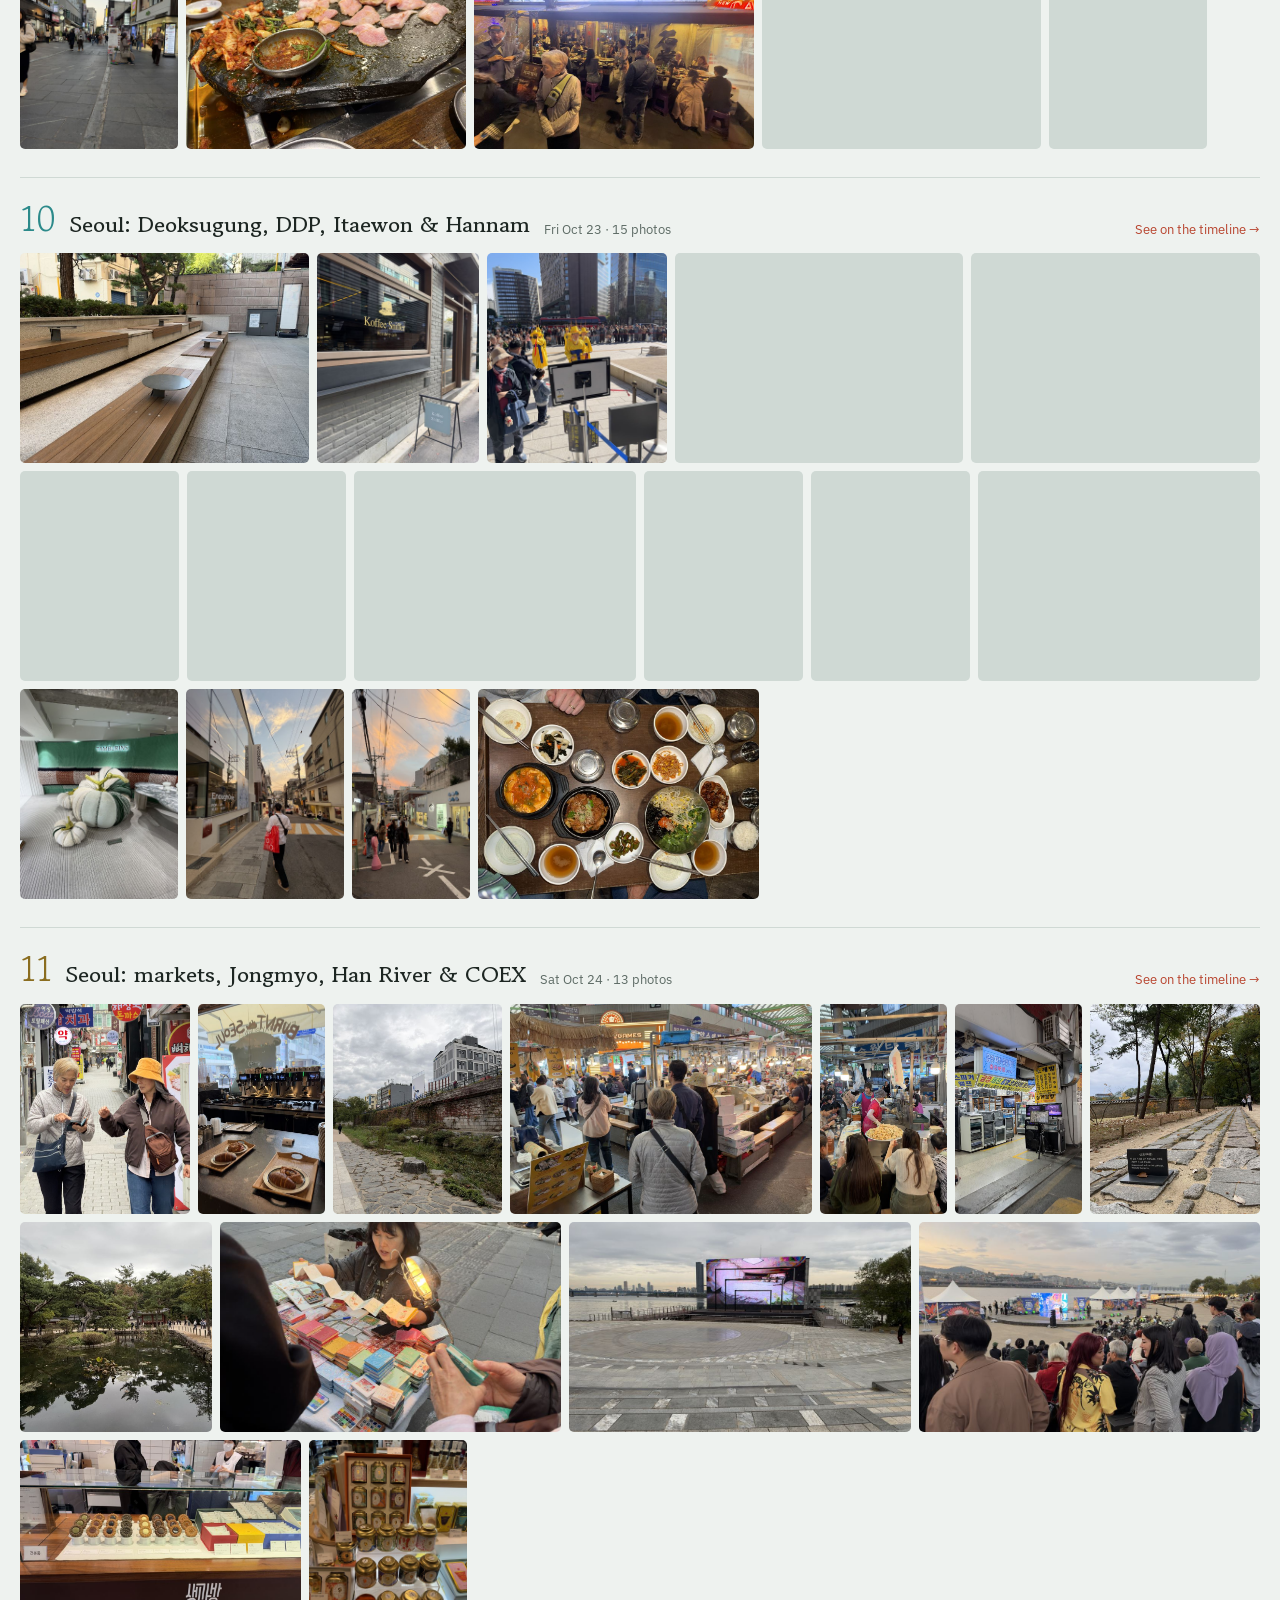
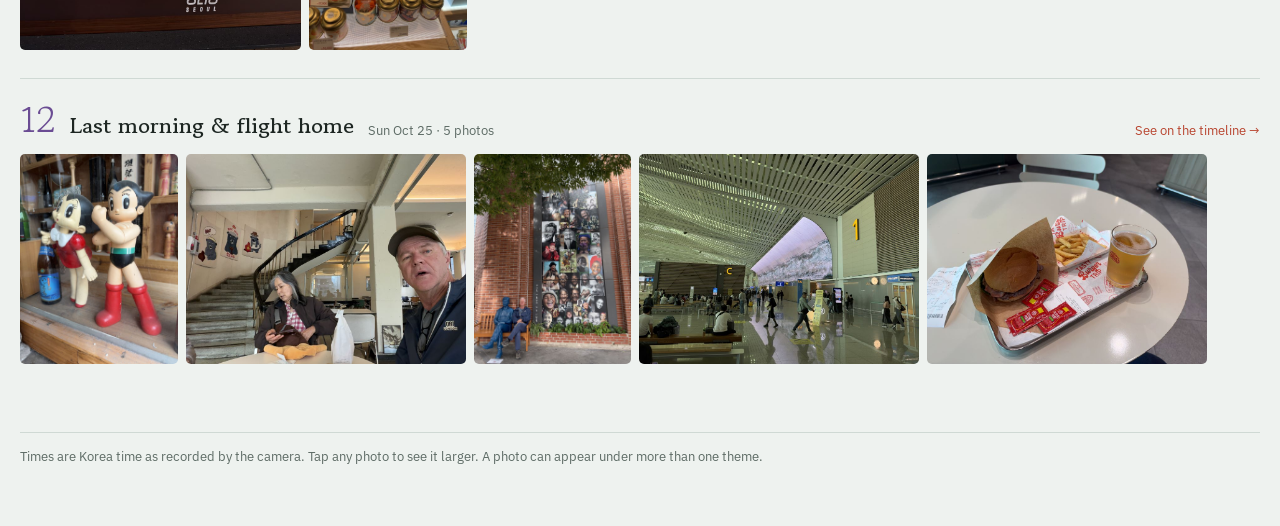
==== commit 0438bd29: "Photos: browse by day, by place, or by theme (Food, People, Landmarks, AI Art...) Co-Authored-By: Cl" ====
--- a/photos.html
+++ b/photos.html
@@ -37,7 +37,13 @@
 dialog .x{position:fixed;top:calc(12px + env(safe-area-inset-top,0px));right:calc(12px + env(safe-area-inset-right,0px));font:600 14px var(--body);color:#fff;background:rgba(255,255,255,.14);border:0;border-radius:999px;padding:8px 14px;cursor:pointer}
 .nav2{position:fixed;top:50%;transform:translateY(-50%);font:600 26px var(--body);color:#fff;background:rgba(255,255,255,.14);border:0;border-radius:999px;width:44px;height:44px;cursor:pointer}
 .prev{left:calc(10px + env(safe-area-inset-left,0px))}.next{right:calc(10px + env(safe-area-inset-right,0px))}
-@media (max-width:600px){.gallery{--h:130px;gap:6px}}
+.views{display:inline-flex;gap:2px;padding:3px;background:var(--panel);border:1px solid var(--line);border-radius:999px;margin-bottom:4px}
+.views button{font:500 14px var(--body);color:var(--muted);background:none;border:0;border-radius:999px;padding:7px 16px;cursor:pointer}
+.views button[aria-selected="true"]{background:var(--ink);color:var(--bg)}
+.views button:focus-visible{outline:2px solid var(--accent);outline-offset:2px}
+.chips .ct{font-family:var(--mono);font-size:11px;color:var(--muted)}
+.empty{padding:26px;border:1px dashed var(--line);border-radius:6px;color:var(--muted);text-align:center;background:var(--panel)}
+@media (max-width:600px){.gallery{--h:130px;gap:6px}.views button{padding:7px 12px;font-size:13px}}
 </style>
 </head>
 <body>
@@ -51,9 +57,14 @@
     <h1>Photos</h1>
     <p id="sub"></p>
   </header>
-  <nav class="chips" id="chips" aria-label="Filter by day"></nav>
+  <div class="views" role="tablist" aria-label="Browse photos">
+    <button type="button" role="tab" data-view="day">By day</button>
+    <button type="button" role="tab" data-view="place">By place</button>
+    <button type="button" role="tab" data-view="theme">By theme</button>
+  </div>
+  <nav class="chips" id="chips" aria-label="Filter"></nav>
   <main id="days"></main>
-  <footer class="sitefoot">Times are Korea time as recorded by the camera. Tap any photo to see it larger.</footer>
+  <footer class="sitefoot">Times are Korea time as recorded by the camera. Tap any photo to see it larger. A photo can appear under more than one theme.</footer>
 </div>
 
 <dialog id="lb" aria-label="Photo viewer">
@@ -65,60 +76,92 @@
 </dialog>
 
 <script src="trip-data.js"></script>
+<script src="photo-tags.js"></script>
 <script>
 const COLORS=["#c0392b","#2a7fb0","#3d8f7a","#d08a16","#7b57b0","#c2477a","#5a8a24","#1f5f8b","#a0522d","#2b8a8a","#8a6d1f","#6a4c93"];
-const DOW=["Sun","Mon","Tue","Wed","Thu","Fri","Sat"];
-const MON=["Jan","Feb","Mar","Apr","May","Jun","Jul","Aug","Sep","Oct","Nov","Dec"];
+const THEME_COLORS={food:"#c0392b",people:"#2a7fb0",sights:"#a0522d",nature:"#5a8a24",street:"#7b57b0",art:"#c2477a",shopping:"#d08a16",night:"#1f5f8b",travel:"#2b8a8a",ai:"#6a4c93"};
+const DOW=["Sun","Mon","Tue","Wed","Thu","Fri","Sat"],MON=["Jan","Feb","Mar","Apr","May","Jun","Jul","Aug","Sep","Oct","Nov","Dec"];
 const esc=s=>String(s??"").replace(/[&<>"]/g,c=>({"&":"&amp;","<":"&lt;",">":"&gt;",'"':"&quot;"}[c]));
 const dlabel=iso=>{const d=new Date(iso+"T12:00:00");return `${DOW[d.getDay()]} ${MON[d.getMonth()]} ${d.getDate()}`};
 const t12=t=>{if(!t)return"";let[h,m]=t.split(":").map(Number);const ap=h<12?"AM":"PM";h=h%12||12;return `${h}:${String(m).padStart(2,"0")} ${ap}`};
 
-const ALL=[]; // flat list for the viewer, in trip order
-const daysEl=document.getElementById("days"), chips=document.getElementById("chips");
-document.getElementById("sub").textContent=`${TRIP.nphotos} photos across ${TRIP.days.length} days, in the order we took them.`;
+// Which area of Korea a photo was taken in, from its GPS point
+function area(lat,lon){
+  if(lat==null) return "Other";
+  if(lat<36.0) return lon>129.0?"Gyeongju":"Daegu";
+  if(lat<37.0) return "East coast: Yeongdeok & Hupo";
+  if(lat<37.7) return lon<126.7?"Incheon Airport":"Seoul";
+  if(lat<38.0) return "Gangneung";
+  return lon<128.55?"Seoraksan":"Sokcho & Yangyang";
+}
 
-TRIP.days.forEach((day,di)=>{
-  const c=COLORS[di%COLORS.length];
-  const photos=day.stops.flatMap(s=>s.photos.map(p=>({...p,place:p.place||s.place})));
-  const sec=document.createElement("section");
-  sec.className="day";sec.id="day"+di;sec.style.setProperty("--c",c);
-  sec.innerHTML=`<div class="dayhead"><span class="n">${di+1}</span><h2>${esc(day.title)}</h2>
-    <span class="meta">${dlabel(day.date)} · ${photos.length} photos</span>
-    <a href="./#day${di}">See on the timeline →</a></div><div class="gallery"></div>`;
-  const g=sec.querySelector(".gallery");
-  photos.forEach(p=>{
-    const i=ALL.length; ALL.push({...p,day:di});
-    const b=document.createElement("button");
-    b.className="tile";b.type="button";b.dataset.i=i;
-    b.setAttribute("aria-label",`${p.place}${p.time?", "+t12(p.time):""}`);
-    b.innerHTML=`<img src="thumbs/${encodeURIComponent(p.thumb)}" alt="${esc(p.note||p.place)}" loading="lazy" decoding="async" onload="this.parentNode.style.setProperty('--ar',(this.naturalWidth/this.naturalHeight).toFixed(3))">
-      <span class="cap"><span>${esc(p.place)}</span><span class="m">${t12(p.time)}</span></span>`;
-    g.appendChild(b);
+// Every photo once, in trip order
+const ALL=[];
+TRIP.days.forEach((day,di)=>day.stops.forEach(s=>s.photos.forEach(p=>{
+  const lat=p.lat??s.lat, lon=p.lon??s.lon;
+  ALL.push({...p,place:p.place||s.place,date:p.date||day.date,day:di,area:area(lat,lon),tags:TAGS[p.thumb]||[]});
+})));
+// Seoul photos from the last morning stay under "Seoul"; airport is its own place
+const AREAS=[...new Set(ALL.map(p=>p.area))];
+
+const main=document.getElementById("days"),chips=document.getElementById("chips");
+document.getElementById("sub").textContent=`${ALL.length} photos across ${TRIP.days.length} days. Browse them by day, by place, or by theme.`;
+
+function groupsFor(view){
+  if(view==="day") return TRIP.days.map((d,i)=>({key:String(i),n:i+1,title:d.title,meta:dlabel(d.date),chip:dlabel(d.date),color:COLORS[i%COLORS.length],
+    link:`./#day${i}`,photos:ALL.filter(p=>p.day===i)}));
+  if(view==="place") return AREAS.map((a,i)=>{const ph=ALL.filter(p=>p.area===a);const ds=[...new Set(ph.map(p=>p.date))];
+    return {key:"p"+i,title:a,chip:a.replace(/:.*/,""),meta:ds.length>1?`${dlabel(ds[0])} – ${dlabel(ds[ds.length-1])}`:dlabel(ds[0]),color:COLORS[(i*5)%COLORS.length],photos:ph}});
+  return THEMES.map(([k,label])=>({key:k,title:label,chip:label,color:THEME_COLORS[k]||"#5d6b65",photos:ALL.filter(p=>p.tags.includes(k)),
+    empty:k==="ai"?"AI art from the trip will go here.":"No photos here yet."}));
+}
+
+let VIEW="day",FILTER="all",ORDER=[];
+function render(){
+  const groups=groupsFor(VIEW);
+  document.querySelectorAll(".views button").forEach(b=>b.setAttribute("aria-selected",b.dataset.view===VIEW?"true":"false"));
+  chips.innerHTML="";
+  const mk=(label,val,c,count)=>{const b=document.createElement("button");b.type="button";b.dataset.v=val;
+    if(c)b.style.setProperty("--c",c);
+    b.innerHTML=(c?'<span class="sw"></span>':"")+esc(label)+(count!=null?` <span class="ct">${count}</span>`:"");
+    b.setAttribute("aria-pressed",val===FILTER?"true":"false");chips.appendChild(b)};
+  mk(VIEW==="day"?"All days":VIEW==="place"?"All places":"All themes","all");
+  groups.forEach(g=>mk(g.chip,g.key,g.color,VIEW==="day"?null:g.photos.length));
+  ORDER=[];main.innerHTML="";
+  groups.filter(g=>FILTER==="all"||g.key===FILTER).forEach(g=>{
+    if(FILTER==="all"&&!g.photos.length&&g.key!=="ai") return;
+    const sec=document.createElement("section");sec.className="day";sec.style.setProperty("--c",g.color);
+    sec.innerHTML=`<div class="dayhead">${g.n?`<span class="n">${g.n}</span>`:""}<h2>${esc(g.title)}</h2>
+      <span class="meta">${g.meta?esc(g.meta)+" · ":""}${g.photos.length} photo${g.photos.length===1?"":"s"}</span>
+      ${g.link?`<a href="${g.link}">See on the timeline →</a>`:""}</div>`;
+    if(!g.photos.length){sec.insertAdjacentHTML("beforeend",`<div class="empty">${esc(g.empty)}</div>`);main.appendChild(sec);return}
+    const gal=document.createElement("div");gal.className="gallery";
+    g.photos.forEach(p=>{const k=ORDER.length;ORDER.push(p);
+      const b=document.createElement("button");b.className="tile";b.type="button";b.dataset.k=k;
+      b.setAttribute("aria-label",`${p.place}${p.time?", "+t12(p.time):""}`);
+      const sub=VIEW==="day"?t12(p.time):dlabel(p.date);
+      b.innerHTML=`<img src="thumbs/${encodeURIComponent(p.thumb)}" alt="${esc(p.note||p.place)}" loading="lazy" decoding="async" onload="this.parentNode.style.setProperty('--ar',(this.naturalWidth/this.naturalHeight).toFixed(3))">
+        <span class="cap"><span>${esc(p.place)}</span><span class="m">${sub}</span></span>`;
+      gal.appendChild(b)});
+    sec.appendChild(gal);main.appendChild(sec);
   });
-  daysEl.appendChild(sec);
-});
-
-// Day filter
-function chip(label,c,val){const b=document.createElement("button");b.type="button";b.dataset.v=val;
-  if(c)b.style.setProperty("--c",c);b.innerHTML=(c?'<span class="sw"></span>':"")+esc(label);chips.appendChild(b);return b}
-chip("All days",null,"all").setAttribute("aria-pressed","true");
-TRIP.days.forEach((d,i)=>chip(dlabel(d.date),COLORS[i%COLORS.length],String(i)).setAttribute("aria-pressed","false"));
-chips.addEventListener("click",e=>{
-  const b=e.target.closest("button");if(!b)return;
-  chips.querySelectorAll("button").forEach(x=>x.setAttribute("aria-pressed",x===b?"true":"false"));
-  document.querySelectorAll(".day").forEach((s,i)=>{s.hidden=!(b.dataset.v==="all"||b.dataset.v===String(i))});
-  window.scrollTo({top:daysEl.offsetTop-60,behavior:"smooth"});
-});
+  const h=VIEW==="day"&&FILTER==="all"?"":"#"+VIEW+(FILTER==="all"?"":"/"+FILTER);
+  history.replaceState(null,"",location.pathname+h);
+}
+document.querySelector(".views").addEventListener("click",e=>{const b=e.target.closest("button");if(!b||b.dataset.view===VIEW)return;VIEW=b.dataset.view;FILTER="all";render()});
+chips.addEventListener("click",e=>{const b=e.target.closest("button");if(!b)return;FILTER=b.dataset.v;render();window.scrollTo({top:main.offsetTop-60,behavior:"smooth"})});
+// Open straight to a view from a link, e.g. photos.html#theme/food
+(()=>{const [v,f]=location.hash.slice(1).split("/");if(["day","place","theme"].includes(v)){VIEW=v;if(f)FILTER=decodeURIComponent(f)}})();
+render();
 
 // Viewer
 const lb=document.getElementById("lb"),img=document.getElementById("lbimg"),cap=document.getElementById("lbcap"),meta=document.getElementById("lbmeta");
 let cur=0;
-function visible(){return ALL.map((p,i)=>i).filter(i=>!document.getElementById("day"+ALL[i].day).hidden)}
-function show(i){cur=i;const p=ALL[i];img.src="thumbs/"+encodeURIComponent(p.thumb);img.alt=p.note||p.place;
+function show(k){cur=k;const p=ORDER[k];img.src="thumbs/"+encodeURIComponent(p.thumb);img.alt=p.note||p.place;
   cap.innerHTML=`<b>${esc(p.place)}</b>${p.note?" · "+esc(p.note):""}`;
-  meta.textContent=`${dlabel(p.date||TRIP.days[p.day].date)}${p.time?" · "+t12(p.time):""}`}
-function step(d){const v=visible();const k=v.indexOf(cur);show(v[(k+d+v.length)%v.length])}
-daysEl.addEventListener("click",e=>{const b=e.target.closest(".tile");if(!b)return;show(+b.dataset.i);lb.showModal()});
+  meta.textContent=`${dlabel(p.date)}${p.time?" · "+t12(p.time):""}`}
+const step=d=>show((cur+d+ORDER.length)%ORDER.length);
+main.addEventListener("click",e=>{const b=e.target.closest(".tile");if(!b)return;show(+b.dataset.k);lb.showModal()});
 document.getElementById("lbx").onclick=()=>lb.close();
 document.getElementById("lbp").onclick=()=>step(-1);
 document.getElementById("lbn").onclick=()=>step(1);
